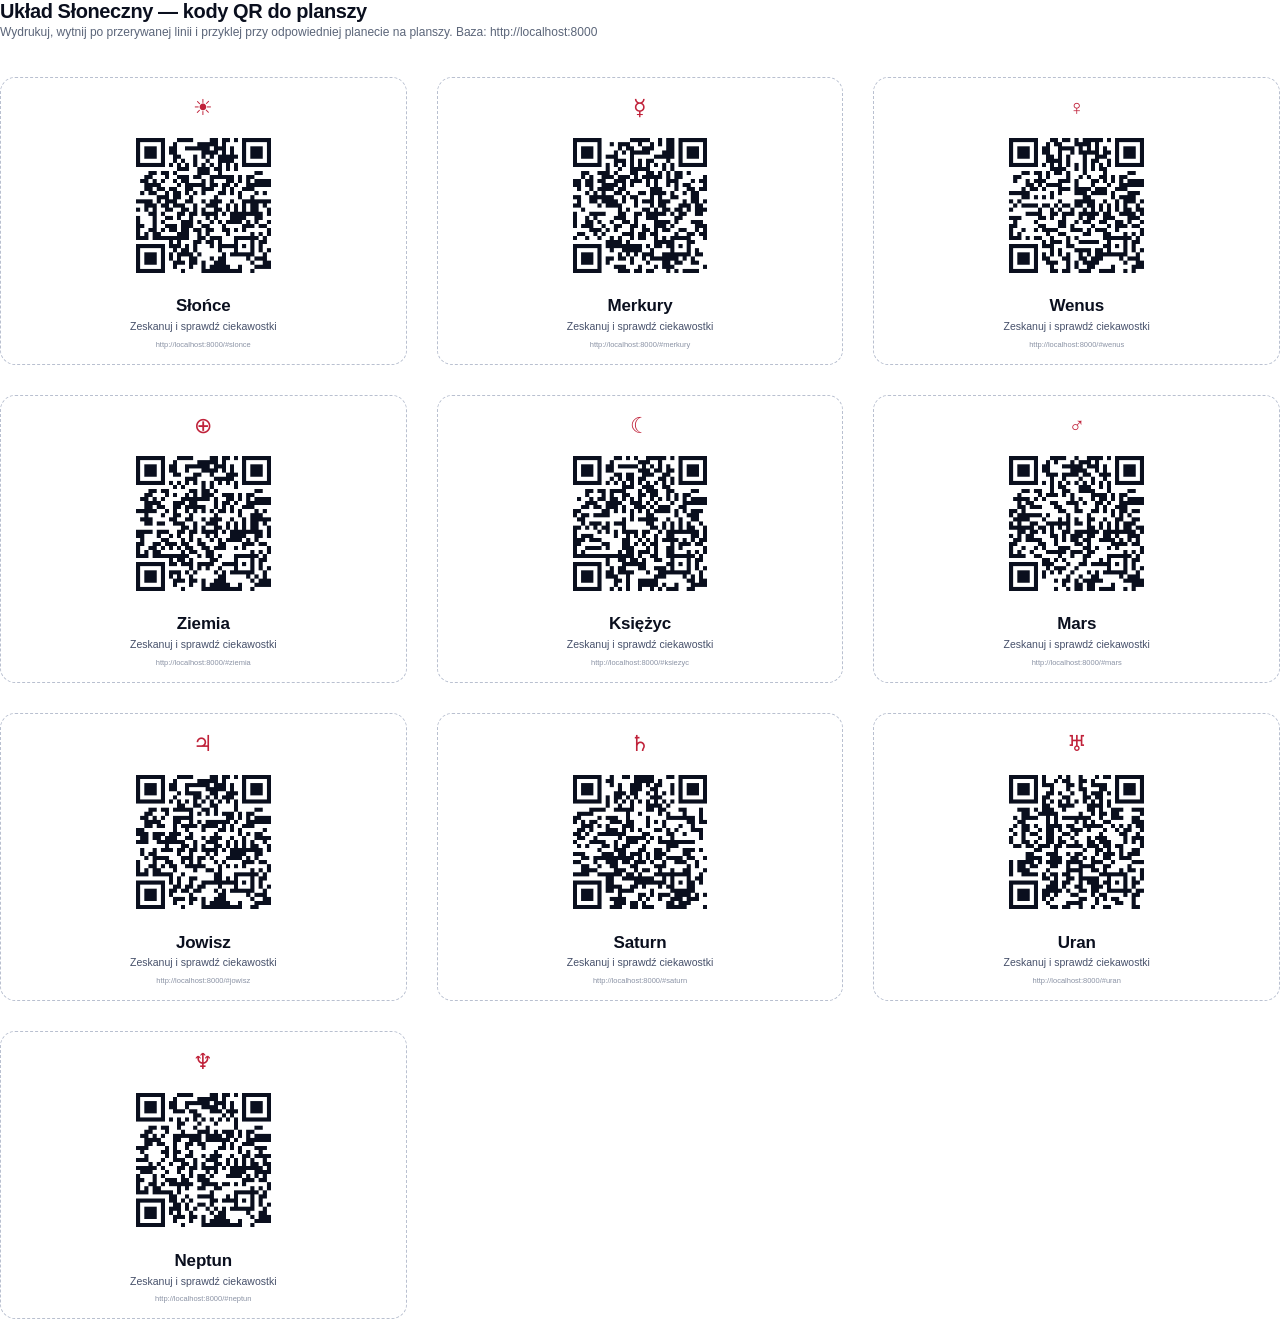
==== qr/do-druku.html @ 2421ef86 "Układ Słoneczny — interaktywna plansza z kodami QR" ====
<!DOCTYPE html>
<html lang="pl"><head><meta charset="utf-8">
<title>Kody QR — Układ Słoneczny</title>
<style>
  @page { size: A4; margin: 12mm; }
  * { box-sizing: border-box; }
  body { font-family: -apple-system, "Segoe UI", Roboto, sans-serif; margin: 0; color: #0a0f1e; background: #fff; }
  h1 { font-size: 20px; margin: 0 0 2px; letter-spacing: -.02em; }
  .pod { font-size: 12px; color: #5b6579; margin: 0 0 10mm; }
  .siatka { display: grid; grid-template-columns: repeat(3, 1fr); gap: 8mm; }
  .karta { border: 1.5px dashed #b9c0d0; border-radius: 4mm; padding: 5mm 4mm 4mm; text-align: center; break-inside: avoid; }
  .symbol { font-size: 22px; color: #c0223a; line-height: 1; margin-bottom: 2mm; }
  img { width: 100%; max-width: 42mm; height: auto; display: block; margin: 0 auto; }
  .nazwa { font-size: 17px; font-weight: 700; margin-top: 3mm; letter-spacing: -.01em; }
  .instrukcja { font-size: 10.5px; color: #46506a; margin-top: 1mm; }
  .url { font-size: 7.5px; color: #8b93a5; margin-top: 2mm; word-break: break-all; }
  @media print { .karta { border-color: #d6dbe6; } }
</style></head>
<body>
<h1>Układ Słoneczny — kody QR do planszy</h1>
<p class="pod">Wydrukuj, wytnij po przerywanej linii i przyklej przy odpowiedniej planecie na planszy. Baza: http://localhost:8000</p>
<div class="siatka"><div class="karta"><div class="symbol">☀</div><img src="[data-uri]" alt="Kod QR — Słońce"><div class="nazwa">Słońce</div><div class="instrukcja">Zeskanuj i sprawdź ciekawostki</div><div class="url">http://localhost:8000/#slonce</div></div><div class="karta"><div class="symbol">☿</div><img src="[data-uri]" alt="Kod QR — Merkury"><div class="nazwa">Merkury</div><div class="instrukcja">Zeskanuj i sprawdź ciekawostki</div><div class="url">http://localhost:8000/#merkury</div></div><div class="karta"><div class="symbol">♀</div><img src="[data-uri]" alt="Kod QR — Wenus"><div class="nazwa">Wenus</div><div class="instrukcja">Zeskanuj i sprawdź ciekawostki</div><div class="url">http://localhost:8000/#wenus</div></div><div class="karta"><div class="symbol">⊕</div><img src="[data-uri]" alt="Kod QR — Ziemia"><div class="nazwa">Ziemia</div><div class="instrukcja">Zeskanuj i sprawdź ciekawostki</div><div class="url">http://localhost:8000/#ziemia</div></div><div class="karta"><div class="symbol">☾</div><img src="[data-uri]" alt="Kod QR — Księżyc"><div class="nazwa">Księżyc</div><div class="instrukcja">Zeskanuj i sprawdź ciekawostki</div><div class="url">http://localhost:8000/#ksiezyc</div></div><div class="karta"><div class="symbol">♂</div><img src="[data-uri]" alt="Kod QR — Mars"><div class="nazwa">Mars</div><div class="instrukcja">Zeskanuj i sprawdź ciekawostki</div><div class="url">http://localhost:8000/#mars</div></div><div class="karta"><div class="symbol">♃</div><img src="[data-uri]" alt="Kod QR — Jowisz"><div class="nazwa">Jowisz</div><div class="instrukcja">Zeskanuj i sprawdź ciekawostki</div><div class="url">http://localhost:8000/#jowisz</div></div><div class="karta"><div class="symbol">♄</div><img src="[data-uri]" alt="Kod QR — Saturn"><div class="nazwa">Saturn</div><div class="instrukcja">Zeskanuj i sprawdź ciekawostki</div><div class="url">http://localhost:8000/#saturn</div></div><div class="karta"><div class="symbol">♅</div><img src="[data-uri]" alt="Kod QR — Uran"><div class="nazwa">Uran</div><div class="instrukcja">Zeskanuj i sprawdź ciekawostki</div><div class="url">http://localhost:8000/#uran</div></div><div class="karta"><div class="symbol">♆</div><img src="[data-uri]" alt="Kod QR — Neptun"><div class="nazwa">Neptun</div><div class="instrukcja">Zeskanuj i sprawdź ciekawostki</div><div class="url">http://localhost:8000/#neptun</div></div></div>
</body></html>
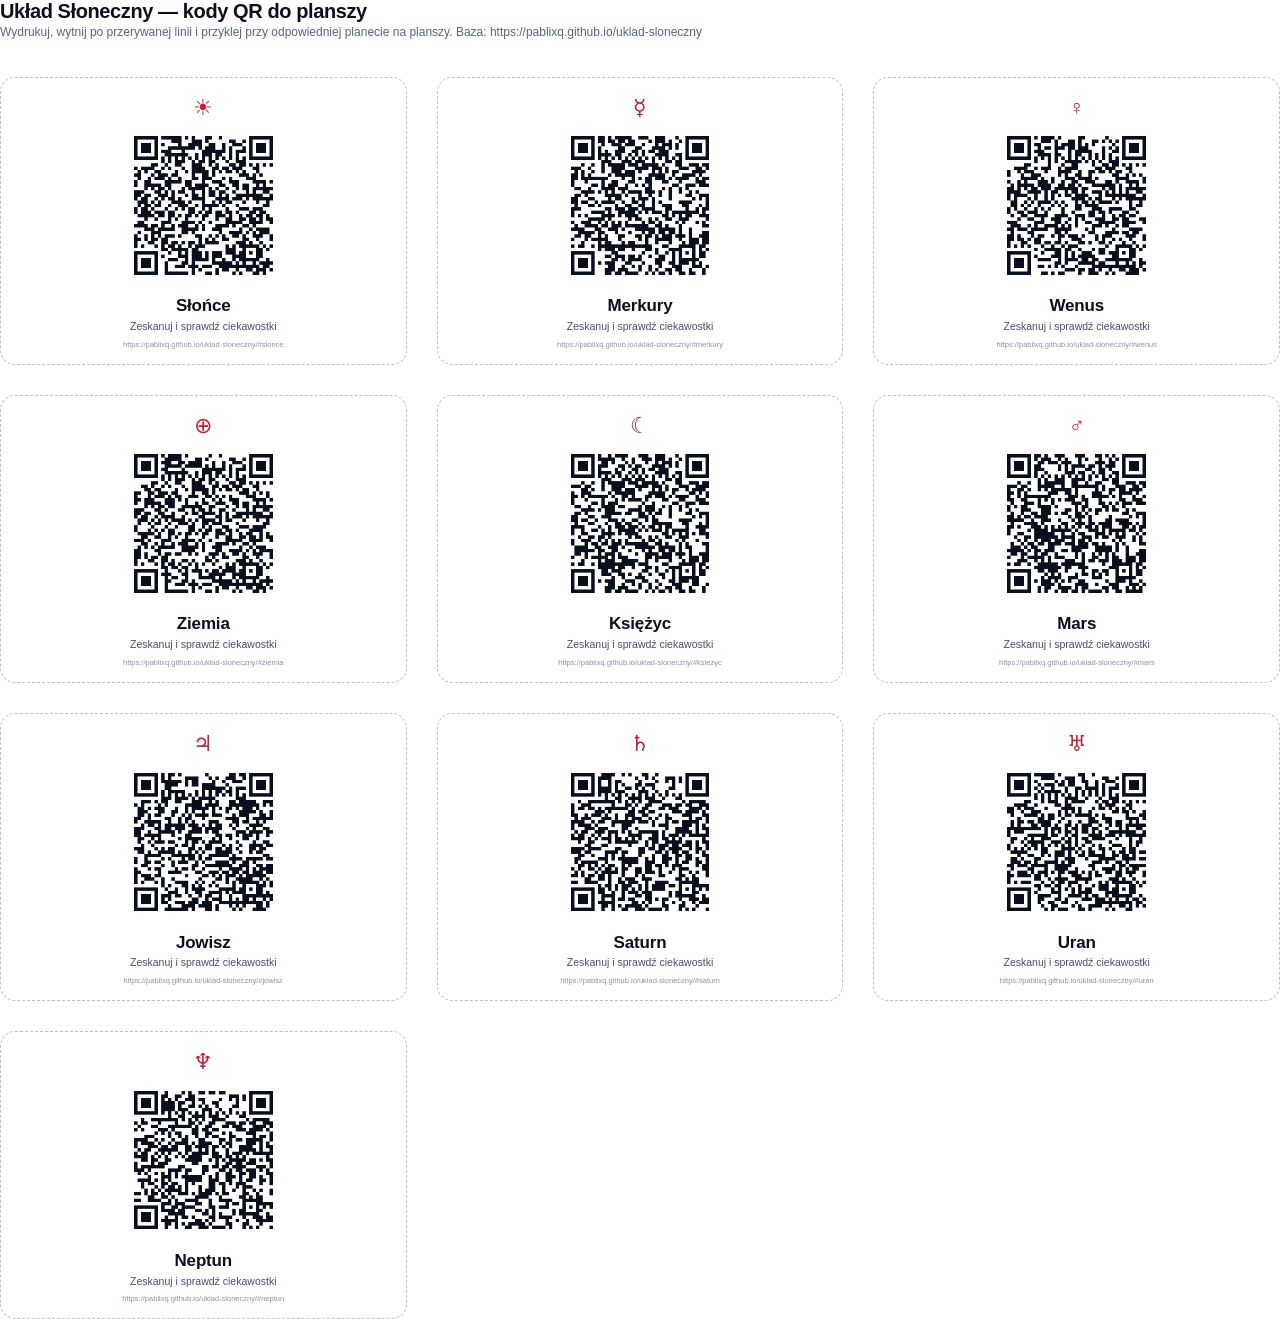
==== commit 9ea9eadb: "QR z adresem produkcyjnym (GitHub Pages) + README live" ====
--- a/qr/do-druku.html
+++ b/qr/do-druku.html
@@ -18,6 +18,6 @@
 </style></head>
 <body>
 <h1>Układ Słoneczny — kody QR do planszy</h1>
-<p class="pod">Wydrukuj, wytnij po przerywanej linii i przyklej przy odpowiedniej planecie na planszy. Baza: http://localhost:8000</p>
-<div class="siatka"><div class="karta"><div class="symbol">☀</div><img src="[data-uri]" alt="Kod QR — Słońce"><div class="nazwa">Słońce</div><div class="instrukcja">Zeskanuj i sprawdź ciekawostki</div><div class="url">http://localhost:8000/#slonce</div></div><div class="karta"><div class="symbol">☿</div><img src="[data-uri]" alt="Kod QR — Merkury"><div class="nazwa">Merkury</div><div class="instrukcja">Zeskanuj i sprawdź ciekawostki</div><div class="url">http://localhost:8000/#merkury</div></div><div class="karta"><div class="symbol">♀</div><img src="[data-uri]" alt="Kod QR — Wenus"><div class="nazwa">Wenus</div><div class="instrukcja">Zeskanuj i sprawdź ciekawostki</div><div class="url">http://localhost:8000/#wenus</div></div><div class="karta"><div class="symbol">⊕</div><img src="[data-uri]" alt="Kod QR — Ziemia"><div class="nazwa">Ziemia</div><div class="instrukcja">Zeskanuj i sprawdź ciekawostki</div><div class="url">http://localhost:8000/#ziemia</div></div><div class="karta"><div class="symbol">☾</div><img src="[data-uri]" alt="Kod QR — Księżyc"><div class="nazwa">Księżyc</div><div class="instrukcja">Zeskanuj i sprawdź ciekawostki</div><div class="url">http://localhost:8000/#ksiezyc</div></div><div class="karta"><div class="symbol">♂</div><img src="[data-uri]" alt="Kod QR — Mars"><div class="nazwa">Mars</div><div class="instrukcja">Zeskanuj i sprawdź ciekawostki</div><div class="url">http://localhost:8000/#mars</div></div><div class="karta"><div class="symbol">♃</div><img src="[data-uri]" alt="Kod QR — Jowisz"><div class="nazwa">Jowisz</div><div class="instrukcja">Zeskanuj i sprawdź ciekawostki</div><div class="url">http://localhost:8000/#jowisz</div></div><div class="karta"><div class="symbol">♄</div><img src="[data-uri]" alt="Kod QR — Saturn"><div class="nazwa">Saturn</div><div class="instrukcja">Zeskanuj i sprawdź ciekawostki</div><div class="url">http://localhost:8000/#saturn</div></div><div class="karta"><div class="symbol">♅</div><img src="[data-uri]" alt="Kod QR — Uran"><div class="nazwa">Uran</div><div class="instrukcja">Zeskanuj i sprawdź ciekawostki</div><div class="url">http://localhost:8000/#uran</div></div><div class="karta"><div class="symbol">♆</div><img src="[data-uri]" alt="Kod QR — Neptun"><div class="nazwa">Neptun</div><div class="instrukcja">Zeskanuj i sprawdź ciekawostki</div><div class="url">http://localhost:8000/#neptun</div></div></div>
+<p class="pod">Wydrukuj, wytnij po przerywanej linii i przyklej przy odpowiedniej planecie na planszy. Baza: https://pablixq.github.io/uklad-sloneczny</p>
+<div class="siatka"><div class="karta"><div class="symbol">☀</div><img src="[data-uri]" alt="Kod QR — Słońce"><div class="nazwa">Słońce</div><div class="instrukcja">Zeskanuj i sprawdź ciekawostki</div><div class="url">https://pablixq.github.io/uklad-sloneczny/#slonce</div></div><div class="karta"><div class="symbol">☿</div><img src="[data-uri]" alt="Kod QR — Merkury"><div class="nazwa">Merkury</div><div class="instrukcja">Zeskanuj i sprawdź ciekawostki</div><div class="url">https://pablixq.github.io/uklad-sloneczny/#merkury</div></div><div class="karta"><div class="symbol">♀</div><img src="[data-uri]" alt="Kod QR — Wenus"><div class="nazwa">Wenus</div><div class="instrukcja">Zeskanuj i sprawdź ciekawostki</div><div class="url">https://pablixq.github.io/uklad-sloneczny/#wenus</div></div><div class="karta"><div class="symbol">⊕</div><img src="[data-uri]" alt="Kod QR — Ziemia"><div class="nazwa">Ziemia</div><div class="instrukcja">Zeskanuj i sprawdź ciekawostki</div><div class="url">https://pablixq.github.io/uklad-sloneczny/#ziemia</div></div><div class="karta"><div class="symbol">☾</div><img src="[data-uri]" alt="Kod QR — Księżyc"><div class="nazwa">Księżyc</div><div class="instrukcja">Zeskanuj i sprawdź ciekawostki</div><div class="url">https://pablixq.github.io/uklad-sloneczny/#ksiezyc</div></div><div class="karta"><div class="symbol">♂</div><img src="[data-uri]" alt="Kod QR — Mars"><div class="nazwa">Mars</div><div class="instrukcja">Zeskanuj i sprawdź ciekawostki</div><div class="url">https://pablixq.github.io/uklad-sloneczny/#mars</div></div><div class="karta"><div class="symbol">♃</div><img src="[data-uri]" alt="Kod QR — Jowisz"><div class="nazwa">Jowisz</div><div class="instrukcja">Zeskanuj i sprawdź ciekawostki</div><div class="url">https://pablixq.github.io/uklad-sloneczny/#jowisz</div></div><div class="karta"><div class="symbol">♄</div><img src="[data-uri]" alt="Kod QR — Saturn"><div class="nazwa">Saturn</div><div class="instrukcja">Zeskanuj i sprawdź ciekawostki</div><div class="url">https://pablixq.github.io/uklad-sloneczny/#saturn</div></div><div class="karta"><div class="symbol">♅</div><img src="[data-uri]" alt="Kod QR — Uran"><div class="nazwa">Uran</div><div class="instrukcja">Zeskanuj i sprawdź ciekawostki</div><div class="url">https://pablixq.github.io/uklad-sloneczny/#uran</div></div><div class="karta"><div class="symbol">♆</div><img src="[data-uri]" alt="Kod QR — Neptun"><div class="nazwa">Neptun</div><div class="instrukcja">Zeskanuj i sprawdź ciekawostki</div><div class="url">https://pablixq.github.io/uklad-sloneczny/#neptun</div></div></div>
 </body></html>
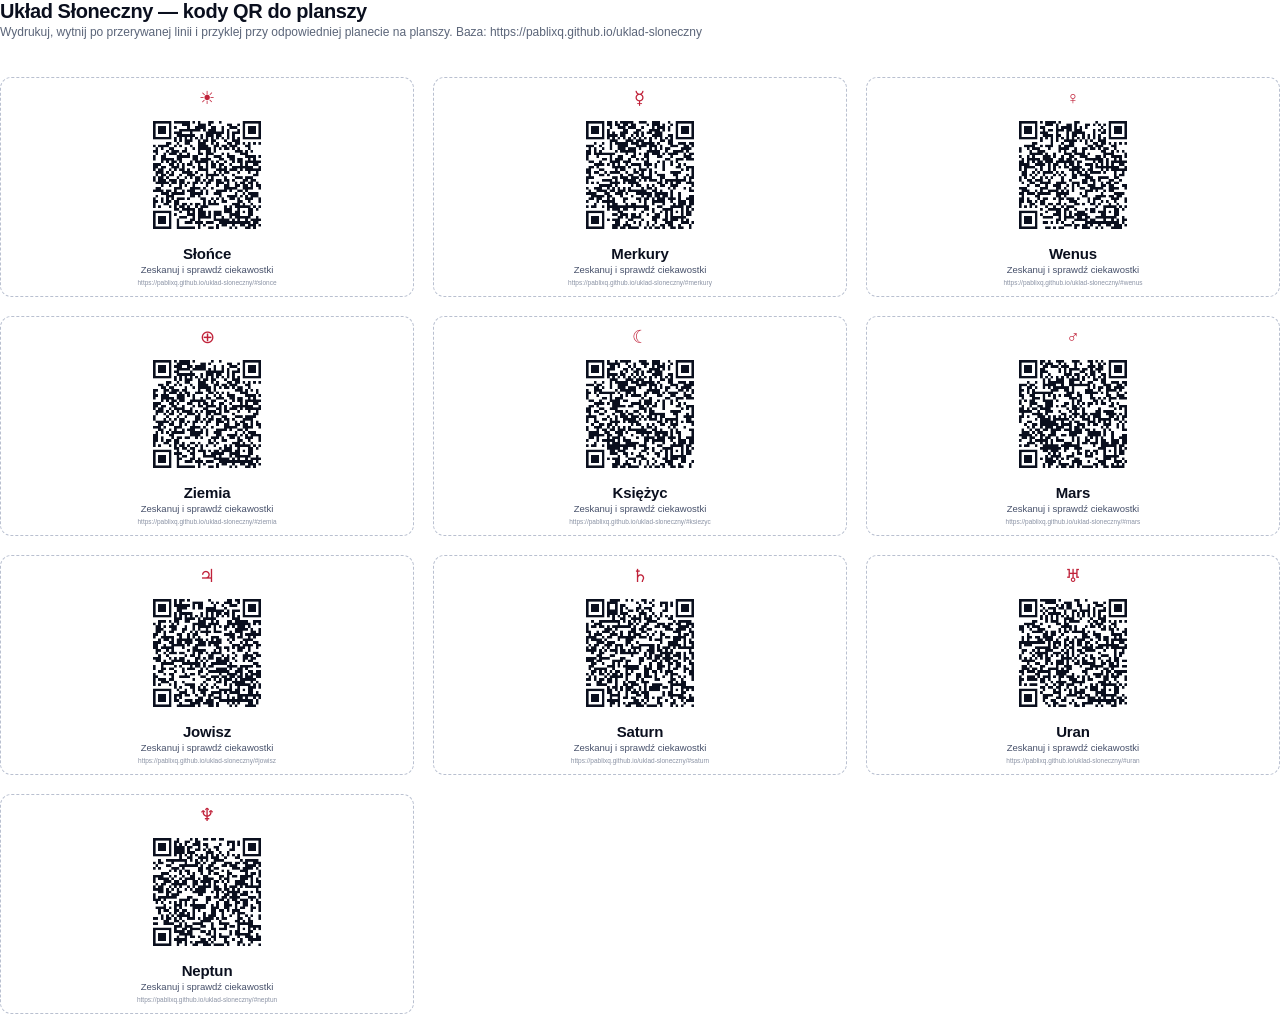
==== commit 3c2a0f95: "Arkusz QR: 10 kart na jednej stronie A4 (PDF)" ====
--- a/qr/do-druku.html
+++ b/qr/do-druku.html
@@ -2,18 +2,18 @@
 <html lang="pl"><head><meta charset="utf-8">
 <title>Kody QR — Układ Słoneczny</title>
 <style>
-  @page { size: A4; margin: 12mm; }
+  @page { size: A4; margin: 9mm; }
   * { box-sizing: border-box; }
   body { font-family: -apple-system, "Segoe UI", Roboto, sans-serif; margin: 0; color: #0a0f1e; background: #fff; }
   h1 { font-size: 20px; margin: 0 0 2px; letter-spacing: -.02em; }
   .pod { font-size: 12px; color: #5b6579; margin: 0 0 10mm; }
-  .siatka { display: grid; grid-template-columns: repeat(3, 1fr); gap: 8mm; }
-  .karta { border: 1.5px dashed #b9c0d0; border-radius: 4mm; padding: 5mm 4mm 4mm; text-align: center; break-inside: avoid; }
-  .symbol { font-size: 22px; color: #c0223a; line-height: 1; margin-bottom: 2mm; }
-  img { width: 100%; max-width: 42mm; height: auto; display: block; margin: 0 auto; }
-  .nazwa { font-size: 17px; font-weight: 700; margin-top: 3mm; letter-spacing: -.01em; }
-  .instrukcja { font-size: 10.5px; color: #46506a; margin-top: 1mm; }
-  .url { font-size: 7.5px; color: #8b93a5; margin-top: 2mm; word-break: break-all; }
+  .siatka { display: grid; grid-template-columns: repeat(3, 1fr); gap: 5mm; }
+  .karta { border: 1.5px dashed #b9c0d0; border-radius: 3mm; padding: 3mm 3mm 2.5mm; text-align: center; break-inside: avoid; }
+  .symbol { font-size: 18px; color: #c0223a; line-height: 1; margin-bottom: 1.5mm; }
+  img { width: 100%; max-width: 33mm; height: auto; display: block; margin: 0 auto; }
+  .nazwa { font-size: 15px; font-weight: 700; margin-top: 2mm; letter-spacing: -.01em; }
+  .instrukcja { font-size: 9.5px; color: #46506a; margin-top: .5mm; }
+  .url { font-size: 6.5px; color: #8b93a5; margin-top: 1.2mm; word-break: break-all; }
   @media print { .karta { border-color: #d6dbe6; } }
 </style></head>
 <body>
